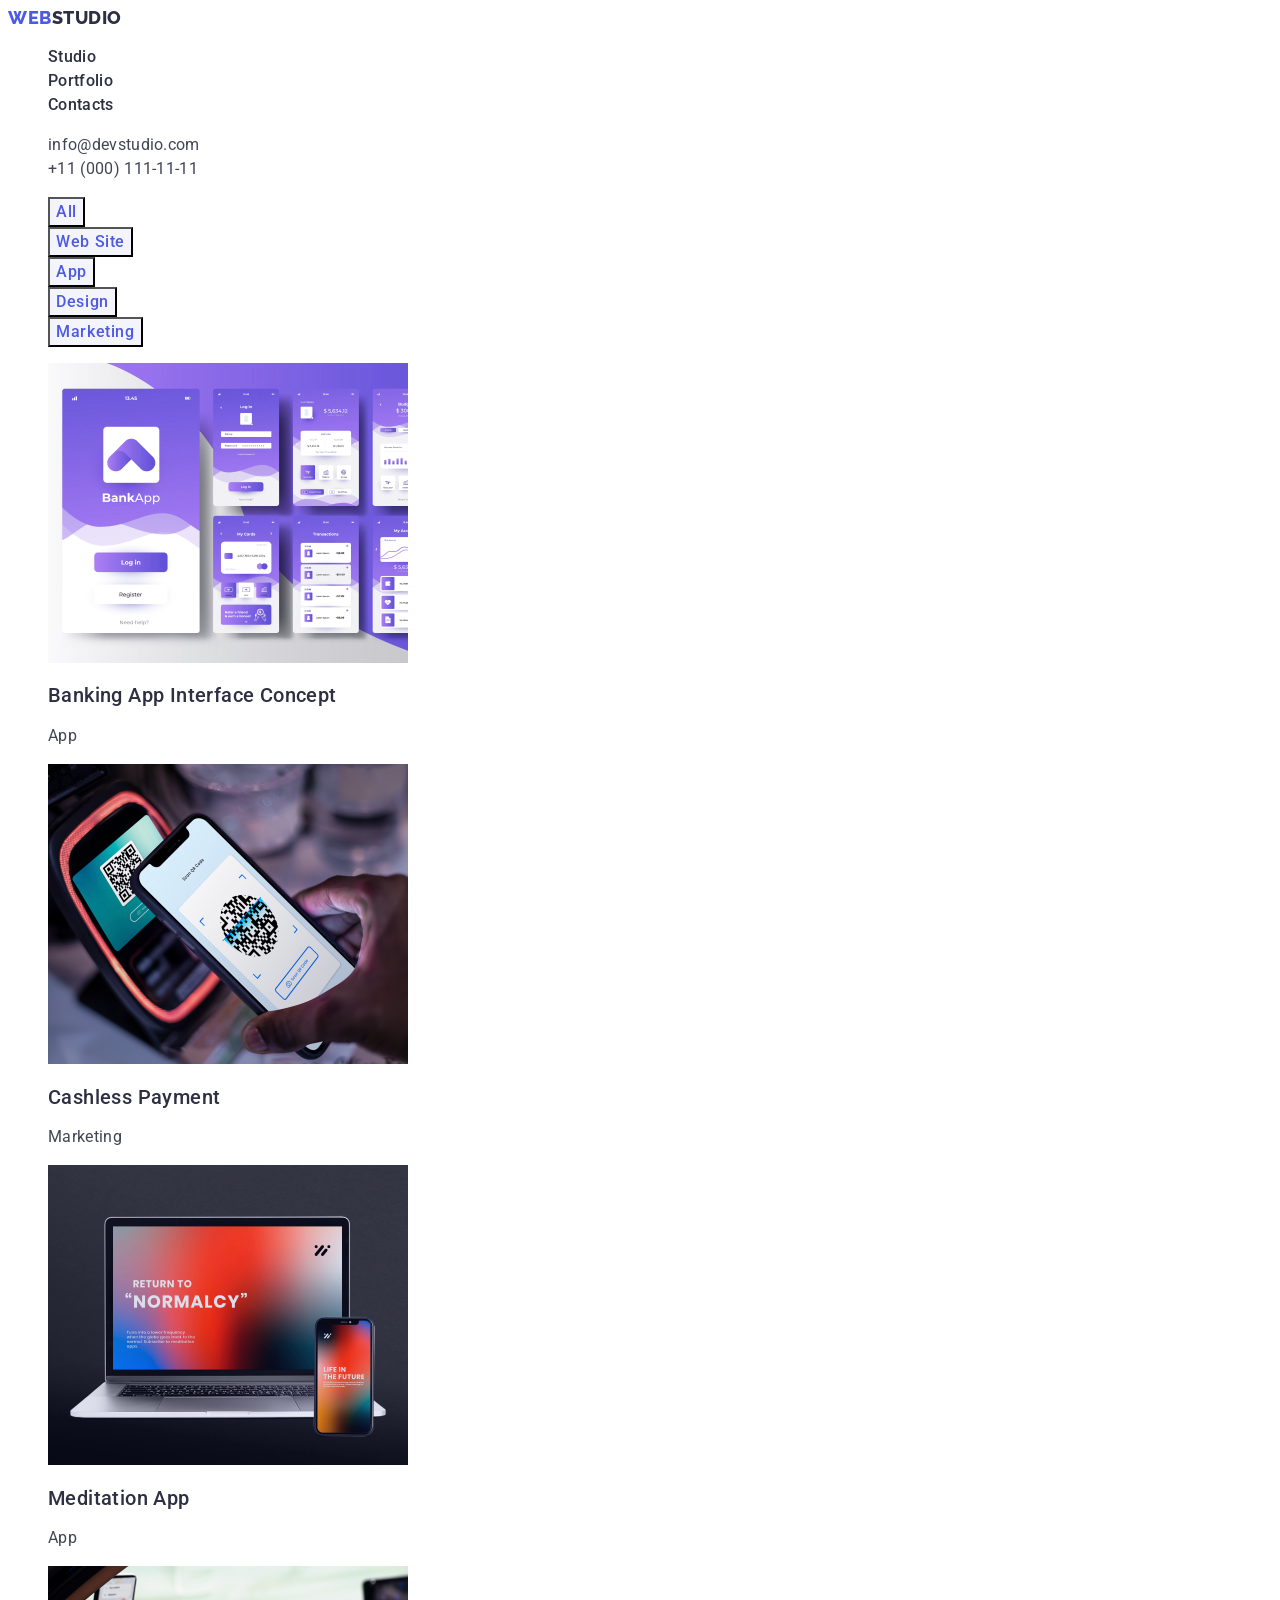
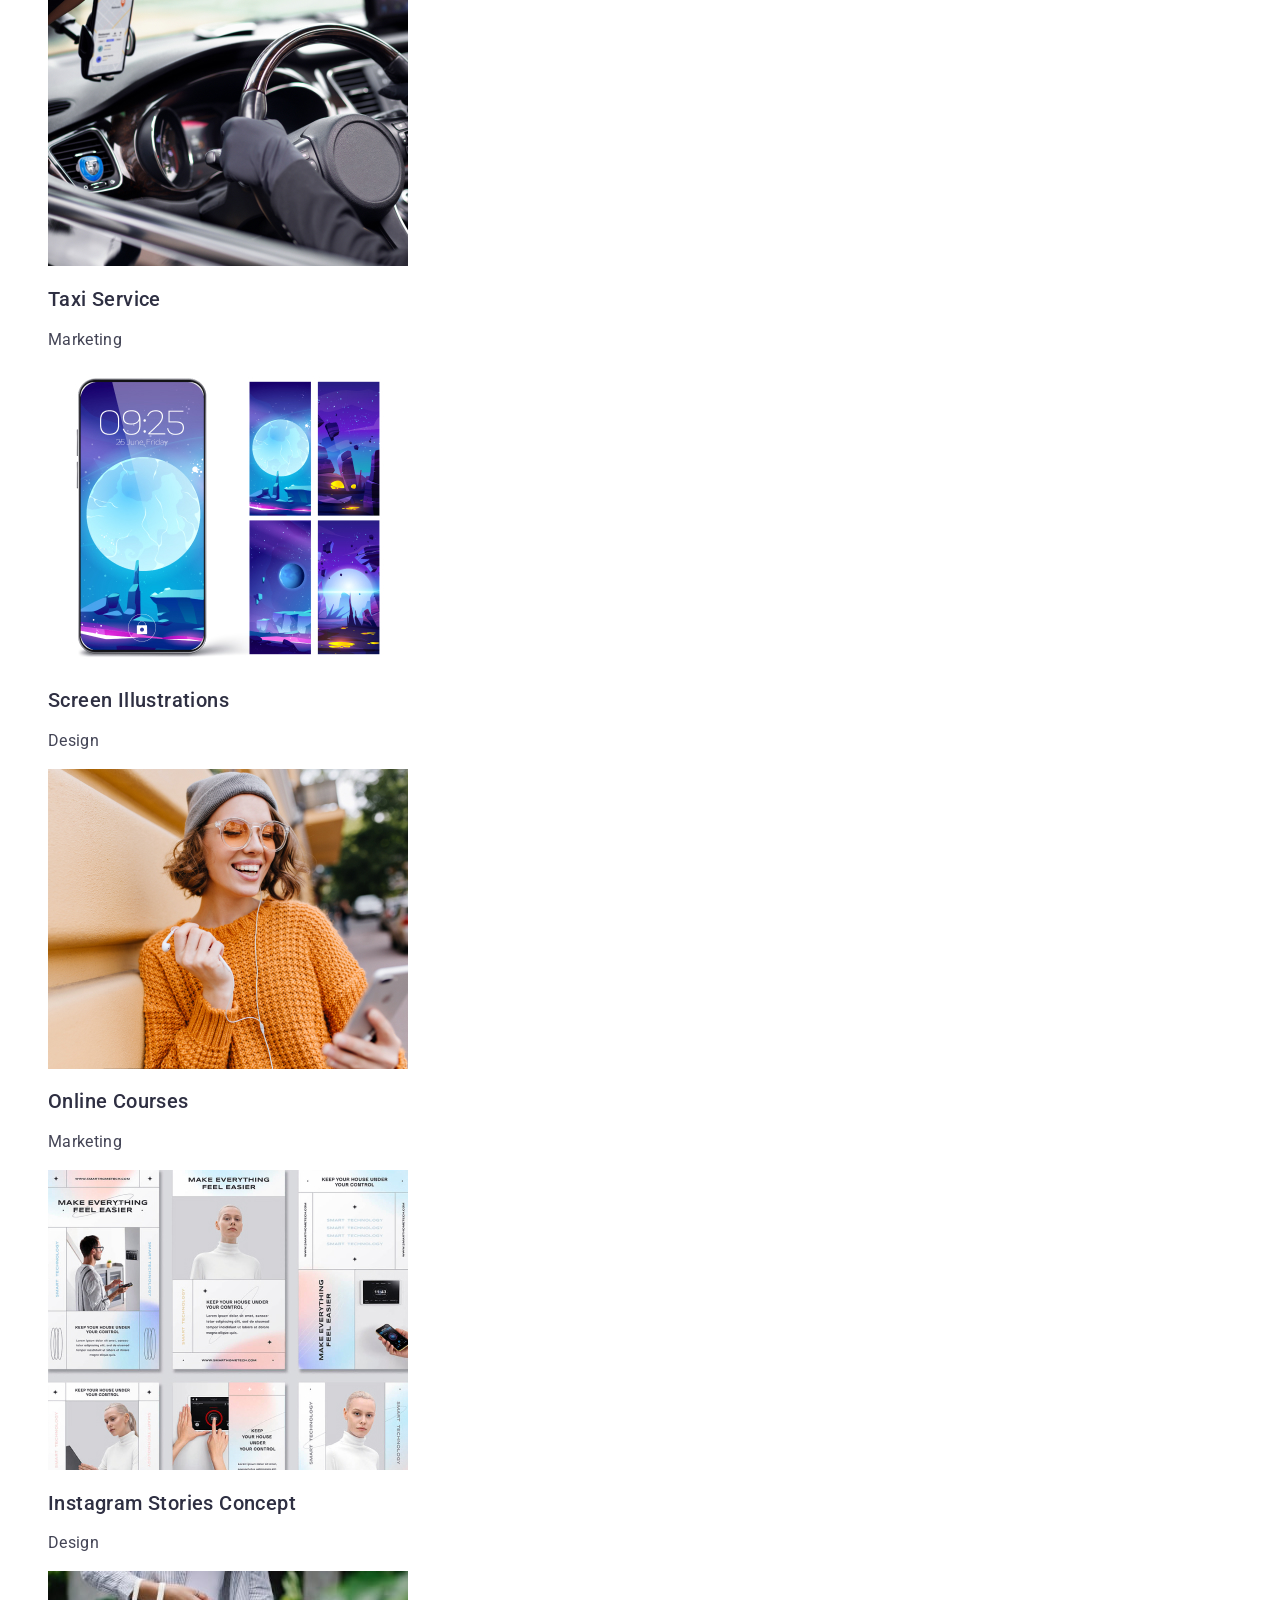
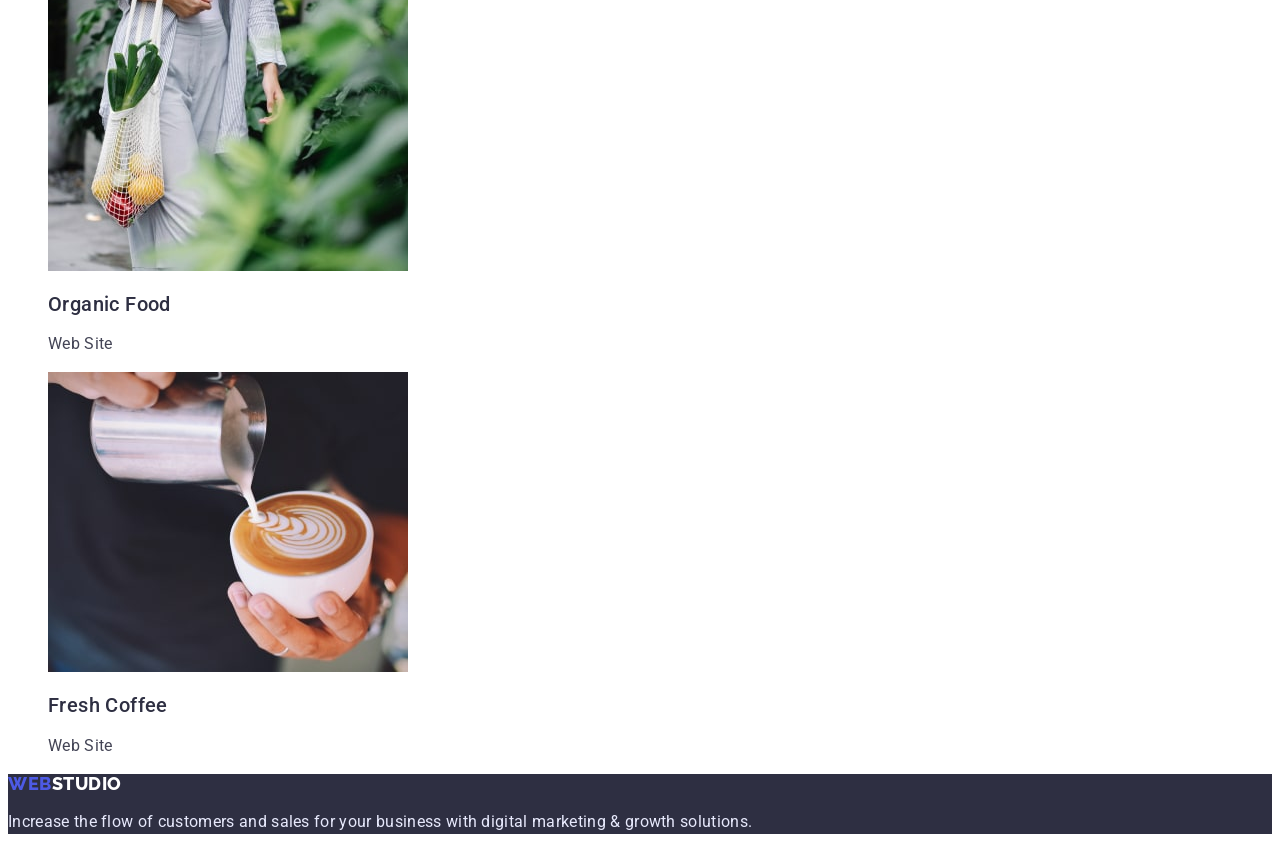
==== portfolio.html @ ad98eadf "Initial commit" ====
<!DOCTYPE html>
<html lang="en">

<head>
    <meta charset="UTF-8">
    <meta http-equiv="X-UA-Compatible" content="IE=edge">
    <meta name="viewport" content="width=device-width, initial-scale=1.0">
    <title>portfolio</title>
    <link rel="preconnect" href="https://fonts.googleapis.com">
    <link rel="preconnect" href="https://fonts.gstatic.com" crossorigin>
    <link href="https://fonts.googleapis.com/css2?family=Raleway:wght@800&family=Roboto:wght@400;500;700&display=swap"
        rel="stylesheet">
    <link rel="stylesheet" href="./css/styles.css">
</head>

<body>
    <header class="header">
        <nav class="header-navigation">
            <a href="./index.html" class="header-logo link">Web<span class="header-logo-span-second">Studio</span></a>
            <ul class="header-list list">
                <li class="header-item"><a href="./index.html" class="header-link link">Studio</a></li>
                <li class="header-item"><a href="./portfolio.html" class="header-link link">Portfolio</a></li>
                <li class="header-item"><a href="" class="header-link link">Contacts</a></li>
            </ul>
        </nav>
        <!-- contact -->
        <address class="header-adress">
            <ul class="list">
                <li><a href="mailto:info@devstudio.com" class="header-mail link">info@devstudio.com</a></li>
                <li><a href="tel:+110001111111" class="header-tel link">+11 (000) 111-11-11</a></li>
            </ul>
        </address>
    </header>
    <main>
        <!-- hero section -->
        <section class="hero-portfolio">
            <h1 hidden class="visually-hiddene">filters</h1>
            <ul class="hero-list list">
                <li><button class="btn" type="button">All</button></li>
                <li><button class="btn" type="button">Web Site</button></li>
                <li><button class="btn" type="button">App</button></li>
                <li><button class="btn" type="button">Design</button></li>
                <li><button class="btn" type="button">Marketing</button></li>
            </ul>

            <!-- section portfolio  -->

            <h2 class="title" hidden>portfolio</h2>
            <ul class="portfolio-list list">
                <li class="portfoilio-item">
                    <a class="porfolio-item-link link" href="">
                        <img src="./images/img-portfolio/banking-app.jpg" alt="interfase app" width="360" height="300">
                        <h2 class="
                        porfolio-headline">Banking App Interface Concept</h2>
                        <p class="portfolio-headline-text">App</p>
                    </a>
                </li>

                <li class="portfoilio-item">
                    <a class="porfolio-item-link link" href="">
                        <img src="./images/img-portfolio/cashless-payment.jpg" alt="touchless payment" width="360"
                            height="300">
                        <h2 class="
                        porfolio-headline">Cashless Payment</h2>
                        <p class="portfolio-headline-text">Marketing</p>
                    </a>
                </li>

                <li class="portfoilio-item">
                    <a class="porfolio-item-link link" href="">
                        <img src="./images/img-portfolio/neditation-app.jpg" alt="laptop and phone" width="360"
                            height="300">
                        <h2 class="
                        porfolio-headline">Meditation App</h2>
                        <p class="portfolio-headline-text">App</p>
                    </a>
                </li>

                <li class="portfoilio-item">
                    <a class="porfolio-item-link link" href="">
                        <img src="./images/img-portfolio/taxi-service.jpg" alt="the interior of the car" width="360"
                            height="300">
                        <h2 class="
                        porfolio-headline">Taxi Service</h2>
                        <p class="portfolio-headline-text">Marketing</p>
                    </a>
                </li>

                <li class="portfoilio-item">
                    <a class="porfolio-item-link link" href="">
                        <img src="./images/img-portfolio/screen-illustrations.jpg" alt="phone screen" width="360"
                            height="300">
                        <h2 class="
                        porfolio-headline">Screen Illustrations</h2>
                        <p class="portfolio-headline-text">Design</p>
                    </a>
                </li>

                <li class="portfoilio-item">
                    <a class="porfolio-item-link link" href="">
                        <img src="./images/img-portfolio/online-courses.jpg" alt="happy girl" width="360" height="300">
                        <h2 class="
                        porfolio-headline">Online Courses</h2>
                        <p class="portfolio-headline-text">Marketing</p>
                    </a>
                </li>

                <li>
                    <a class="porfolio-item-link link" href="">
                        <img src="./images/img-portfolio/instagram-stories.jpg" alt="list of offers" width="360"
                            height="300">
                        <h2 class="
                        porfolio-headline">Instagram Stories Concept</h2>
                        <p class="portfolio-headline-text">Design</p>
                    </a>
                </li>

                <li class="portfoilio-item">
                    <a class="porfolio-item-link link" href="">
                        <img src="./images/img-portfolio/organic-food.jpg" alt="vegetables" width="360" height="300">
                        <h2 class="
                        porfolio-headline">Organic Food</h2>
                        <p class="portfolio-headline-text">Web Site</p>
                    </a>
                </li>

                <li class="portfoilio-item">
                    <a class="porfolio-item-link link" href="">
                        <img src="./images/img-portfolio/fresh-coffee.jpg" alt="cup of coffee" width="360" height="300">
                        <h2 class="
                        porfolio-headline">Fresh Coffee</h2>
                        <p class="portfolio-headline-text">Web Site</p>

                    </a>
                </li>
            </ul>
        </section>

    </main>
    <!-- footer -->
    <footer class="footer">

        <a href="./index.html" class="footer-logo link">Web<span class="footer-logo-span-second ">Studio</span></a>
        <p class="footer-text">Increase the flow of customers and sales for your business with digital marketing &
            growth solutions.
        </p>
    </footer>
</body>


</html>
---- css/styles.css ----
body {
	font-family: "Roboto", "sans-serif";
	color: #2e2f42;
}
:root {
	--main-title-color: #ffffff;
	--second-title-color: #2e2f42;
	--text-color: #434455;
	--logo-header-color-first: #4d5ae5;
	--logo-header-color-second: #2e2f42;
	--header-link-color: #2e2f42;
	--header-link-focus: #404bbf;
	--header-mail-color: #434455;
	--header-mail-focus: #404bbf;
	--header-tel-color: #434455;
	--header-tel-focus: #404bbf;
	--hero-background-color: #2e2f42;
	--btn-color: #4d5ae5;
	--btn-background-color: #f4f4fd;
	--btn-focus-background-color: #404bbf;
	--btn-focus-background-color-noactiv: #ffffff;
	--about-members-background-color: #f4f4fd;
	--members-list-item-background-color: #ffffff;
	--footer-background-color: #2e2f42;
	--footer-logo-first-color: #4d5ae5;
	--footer-logo-second-color: #fff;
	--footer-text-color: #e7e9fc;
	--hero-portfolio-background-color: #fff;
	--hero-list-background-color: #fff;
}
.link {
	text-decoration: none;
}
.list {
	list-style: none;
}
/*______________header_____________ */

.header-navigation {
}
.header-logo {
	font-family: "Raleway";
	font-weight: 800;
	font-size: 18px;
	line-height: 1.16;
	align-items: center;
	letter-spacing: 0.03em;
	text-transform: uppercase;
	color: var(--logo-header-color-first);
}
.header-logo-span-second {
	color: var(--logo-header-color-second);
}
.header-list {
}
.header-item {
}
.header-link {
	font-weight: 500;
	font-size: 16px;
	line-height: 1.5;
	letter-spacing: 0.02em;
	color: var(--header-link-color);
}

.header-link:hover,
.header-link:focus {
	color: var(--header-link-focus);
}

.header-adress {
	font-style: normal;
}
.header-mail {
	font-size: 16px;
	line-height: 1.5;
	letter-spacing: 0.02em;
	color: var(--header-mail-color);
}
.header-mail:hover,
.header-mail:focus {
	color: var(--header-mail-focus);
}
.header-tel {
	font-size: 16px;
	line-height: 1.5;
	letter-spacing: 0.02em;
	color: var(--header-tel-color);
}
.header-tel:hover,
.header-tel:focus {
	color: var(--header-tel-focus);
}

/* <!--hero-section--> */
.hero {
	background-color: var(--hero-background-color);
}
.hero {
}
.hero-title {
	font-size: 56px;
	line-height: 1.07;
	text-align: center;
	letter-spacing: 0.02em;
	color: var(--main-title-color);
}
.btn {
	font-family: "Roboto", "sans-serif";
	font-weight: 500;
	font-size: 16px;
	line-height: 1.5;
	align-items: center;
	letter-spacing: 0.04em;
	color: var(--btn-color);
	background-color: var(--btn-background-color);
}

.btn:hover,
.btn:focus {
	background-color: var(--btn-focus-background-color);
	color: var(--btn-focus-background-color-noactiv);
}
.btn {
	cursor: pointer;
}

/* our scills */
.visually-hidden {
	position: absolute;
	width: 1px;
	height: 1px;
	margin: -1px;
	border: 0;
	padding: 0;
	white-space: nowrap;
	clip-path: inset(100%);
	clip: rect(0 0 0 0);
	overflow: hidden;
}

.scills-list {
}
.scills-list-item {
}
.scills-title {
	font-weight: 500;
	font-size: 20px;
	line-height: 1.2;
	letter-spacing: 0.02em;
	color: var(--second-title-color);
}
.scills-title-text {
	font-weight: 400;
	font-size: 16px;
	line-height: 1.5;
	letter-spacing: 0.02em;
	color: var(--text-color);
}
/* about us */
.about {
}
.about-title {
	font-weight: 700;
	font-size: 36px;
	line-height: 1.11;
	text-align: center;
	letter-spacing: 0.02em;
	text-transform: capitalize;
	color: var(--second-title-color);
}

.about-list {
}
.about-list-item {
}

/* about-members-of-team */
.members {
	background-color: var(--about-members-background-color);
}
.members-title {
	font-weight: 700;
	font-size: 36px;
	line-height: 1.11;
	letter-spacing: 0.02em;
	text-transform: capitalize;
	color: var(--second-title-color);
}
.members-list {
}
.members-list-item {
	background-color: var(--members-list-item-background-color);
}
.members-list-item-name {
	font-weight: 500;
	font-size: 20px;
	line-height: 1.2;

	letter-spacing: 0.02em;
	color: var(--second-title-color);
}
.members-list-item-name-text {
	font-weight: 400;
	font-size: 16px;
	line-height: 1.5;

	letter-spacing: 0.02em;
	color: var(--text-color);
}
/* footer */
.footer {
	background-color: var(--footer-background-color);
}
.footer-logo {
	font-family: "Raleway";
	font-weight: 800;
	font-size: 18px;
	line-height: 1.16;
	align-items: center;
	letter-spacing: 0.03em;
	text-transform: uppercase;
	color: var(--footer-logo-first-color);
}
.footer-logo-span-second {
	color: var(--footer-logo-second-color);
}
.footer-text {
	font-weight: 400;
	font-size: 16px;
	line-height: 1.5;
	letter-spacing: 0.02em;
	color: var(--footer-text-color);
}
/* __________portfolio__________ */

.hero-portfolio {
	background-color: var(--hero-portfolio-background-color);
}
.hero-list {
	background-color: var(--hero-list-background-color);
}

.portfolio-list {
}
.list {
}
.portfoilio-item {
}
.porfolio-item-link {
}
.porfolio-headline {
	font-weight: 500;
	font-size: 20px;
	line-height: 1.2;
	letter-spacing: 0.02em;
	color: var(--second-title-color);
}
.portfolio-headline-text {
	font-weight: 400;
	font-size: 16px;
	line-height: 1.5;
	letter-spacing: 0.02em;
	color: var(--text-color);
}
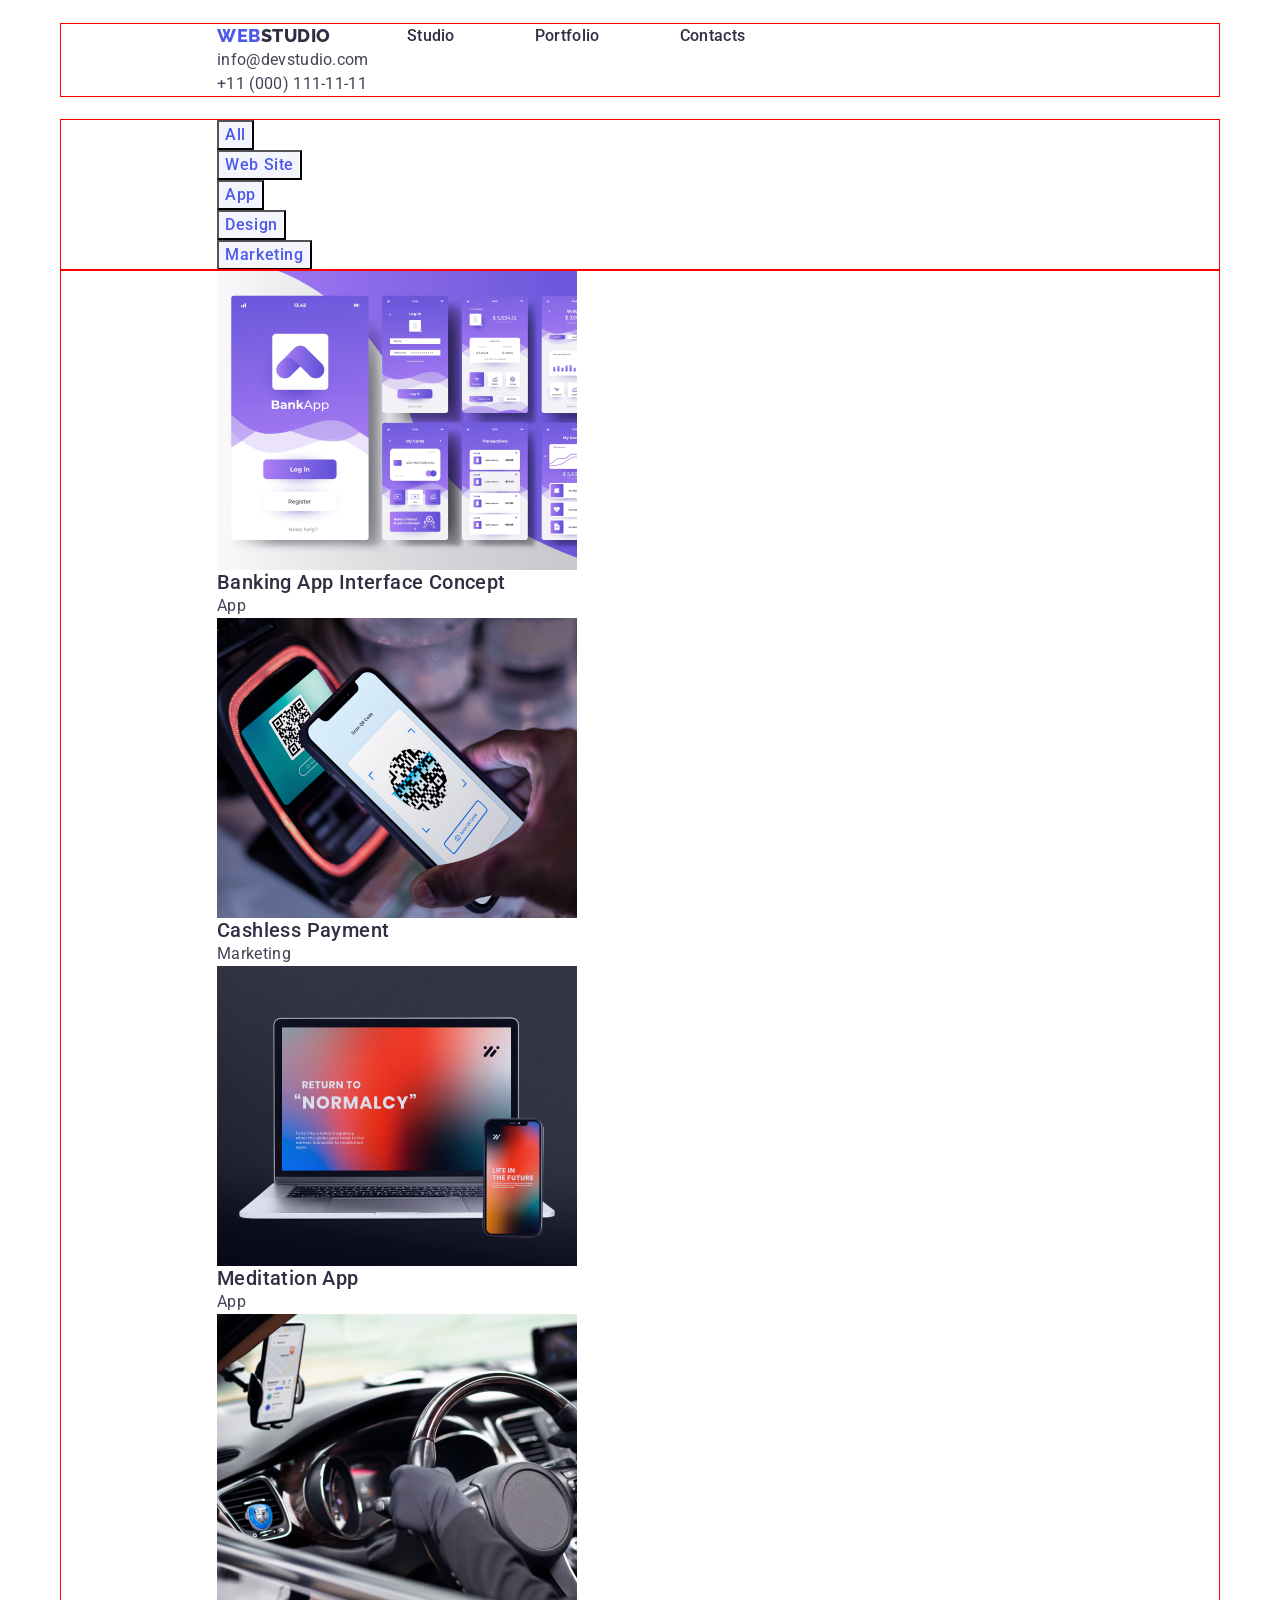
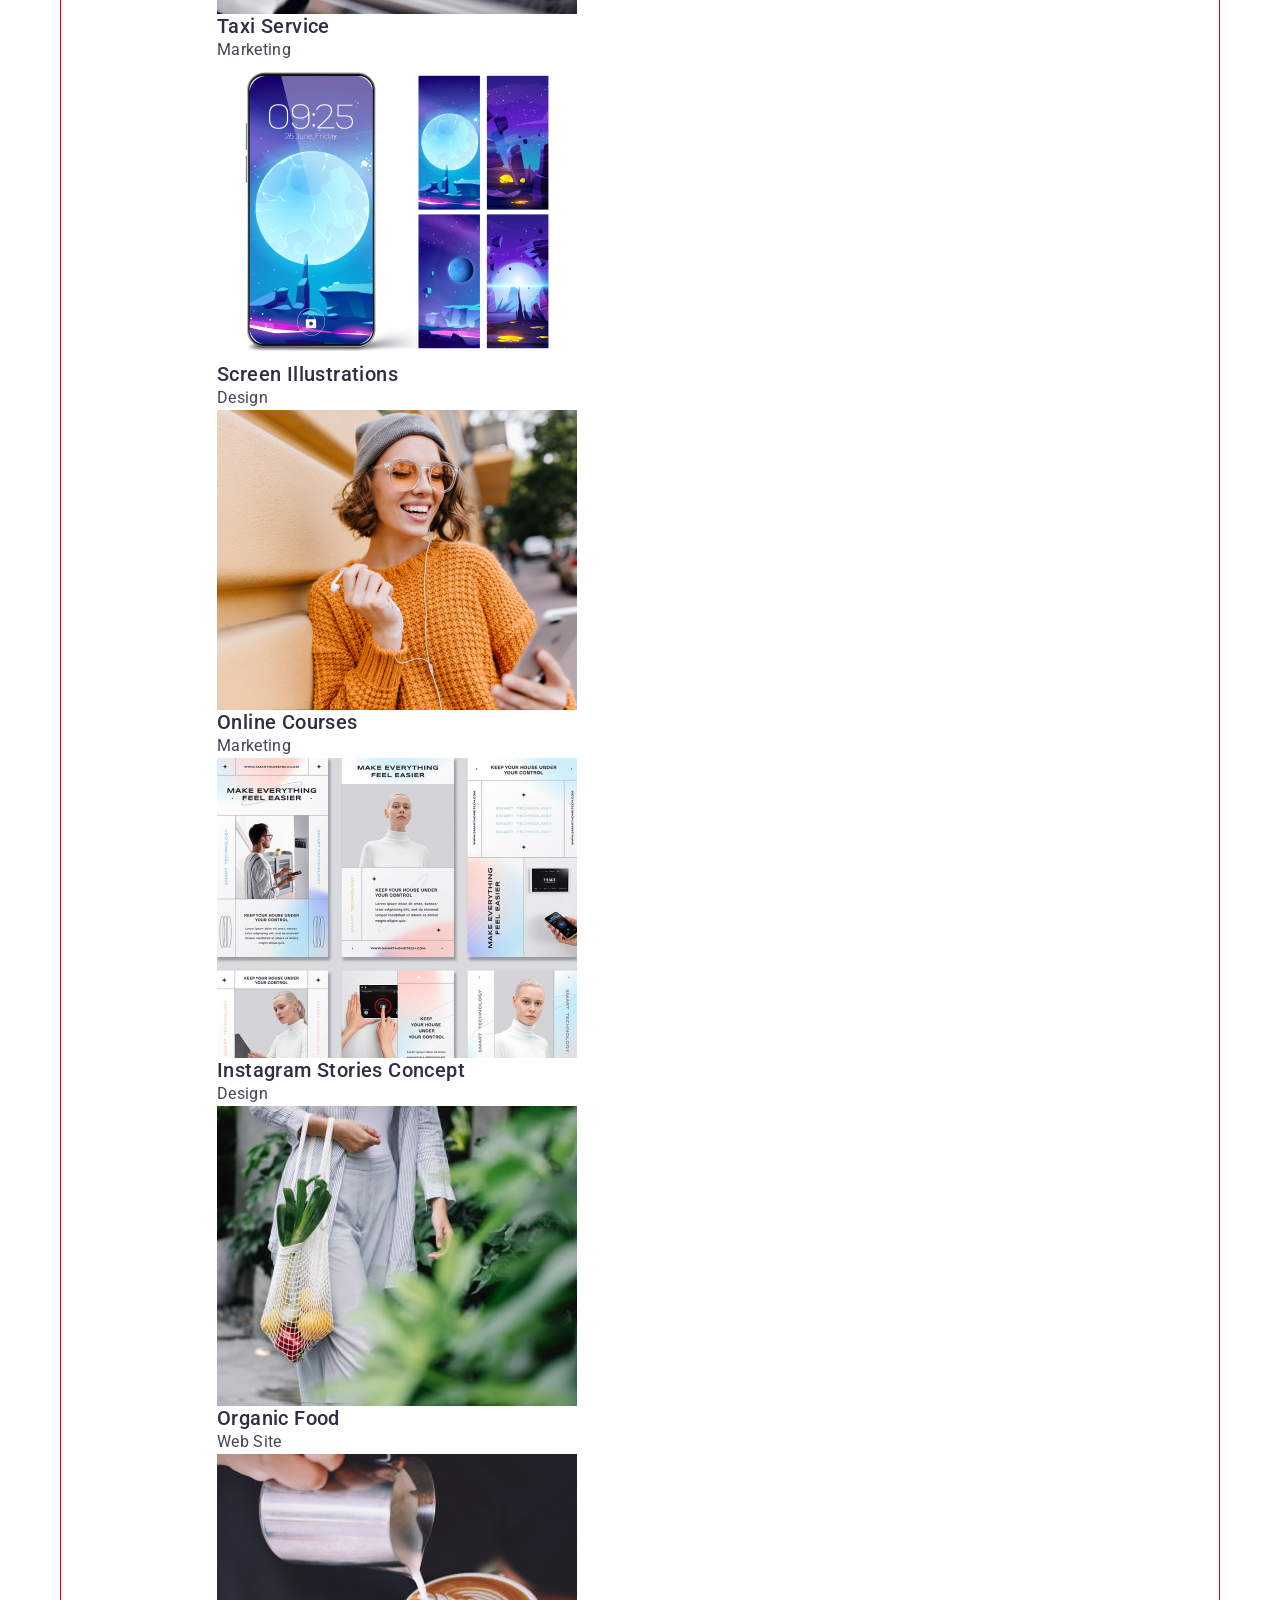
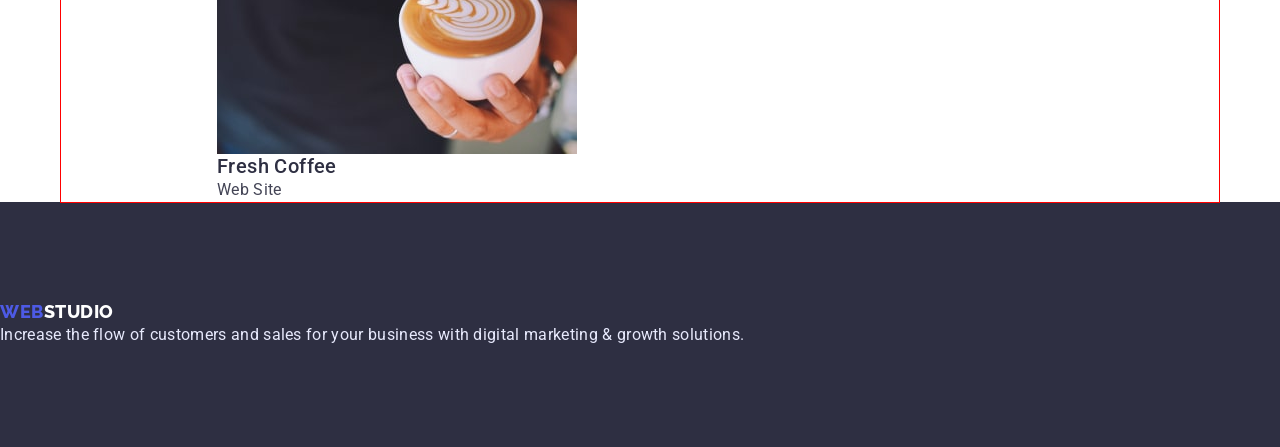
==== commit b13fc69f: "start flex" ====
--- a/portfolio.html
+++ b/portfolio.html
@@ -8,6 +8,9 @@
     <title>portfolio</title>
     <link rel="preconnect" href="https://fonts.googleapis.com">
     <link rel="preconnect" href="https://fonts.gstatic.com" crossorigin>
+    <link rel="stylesheet" href="https://cdnjs.cloudflare.com/ajax/libs/modern-normalize/1.1.0/modern-normalize.min.css"
+        integrity="sha512-wpPYUAdjBVSE4KJnH1VR1HeZfpl1ub8YT/NKx4PuQ5NmX2tKuGu6U/JRp5y+Y8XG2tV+wKQpNHVUX03MfMFn9Q=="
+        crossorigin="anonymous" referrerpolicy="no-referrer" />
     <link href="https://fonts.googleapis.com/css2?family=Raleway:wght@800&family=Roboto:wght@400;500;700&display=swap"
         rel="stylesheet">
     <link rel="stylesheet" href="./css/styles.css">
@@ -15,125 +18,136 @@
 
 <body>
     <header class="header">
-        <nav class="header-navigation">
-            <a href="./index.html" class="header-logo link">Web<span class="header-logo-span-second">Studio</span></a>
-            <ul class="header-list list">
-                <li class="header-item"><a href="./index.html" class="header-link link">Studio</a></li>
-                <li class="header-item"><a href="./portfolio.html" class="header-link link">Portfolio</a></li>
-                <li class="header-item"><a href="" class="header-link link">Contacts</a></li>
-            </ul>
-        </nav>
-        <!-- contact -->
-        <address class="header-adress">
-            <ul class="list">
-                <li><a href="mailto:info@devstudio.com" class="header-mail link">info@devstudio.com</a></li>
-                <li><a href="tel:+110001111111" class="header-tel link">+11 (000) 111-11-11</a></li>
-            </ul>
-        </address>
+        <div class="container">
+            <nav class="header-navigation">
+                <a href="./index.html" class="header-logo link">Web<span
+                        class="header-logo-span-second">Studio</span></a>
+                <ul class="header-list list">
+                    <li class="header-item"><a href="./index.html" class="header-link link">Studio</a></li>
+                    <li class="header-item"><a href="./portfolio.html" class="header-link link">Portfolio</a></li>
+                    <li class="header-item"><a href="" class="header-link link">Contacts</a></li>
+                </ul>
+            </nav>
+            <!-- contact -->
+            <address class="header-adress">
+                <ul class="list">
+                    <li><a href="mailto:info@devstudio.com" class="header-mail link">info@devstudio.com</a></li>
+                    <li><a href="tel:+110001111111" class="header-tel link">+11 (000) 111-11-11</a></li>
+                </ul>
+            </address>
+        </div>
     </header>
     <main>
         <!-- hero section -->
         <section class="hero-portfolio">
-            <h1 hidden class="visually-hiddene">filters</h1>
-            <ul class="hero-list list">
-                <li><button class="btn" type="button">All</button></li>
-                <li><button class="btn" type="button">Web Site</button></li>
-                <li><button class="btn" type="button">App</button></li>
-                <li><button class="btn" type="button">Design</button></li>
-                <li><button class="btn" type="button">Marketing</button></li>
-            </ul>
+            <div class="container">
+                <h1 hidden class="visually-hiddene">filters</h1>
 
+                <ul class="hero-list list">
+                    <li><button class="btn" type="button">All</button></li>
+                    <li><button class="btn" type="button">Web Site</button></li>
+                    <li><button class="btn" type="button">App</button></li>
+                    <li><button class="btn" type="button">Design</button></li>
+                    <li><button class="btn" type="button">Marketing</button></li>
+                </ul>
+            </div>
             <!-- section portfolio  -->
+            <div class="container">
+                <h2 class="title" hidden>portfolio</h2>
 
-            <h2 class="title" hidden>portfolio</h2>
-            <ul class="portfolio-list list">
-                <li class="portfoilio-item">
-                    <a class="porfolio-item-link link" href="">
-                        <img src="./images/img-portfolio/banking-app.jpg" alt="interfase app" width="360" height="300">
-                        <h2 class="
+                <ul class="portfolio-list list">
+                    <li class="portfoilio-item">
+                        <a class="porfolio-item-link link" href="">
+                            <img src="./images/img-portfolio/banking-app.jpg" alt="interfase app" width="360"
+                                height="300">
+                            <h2 class="
                         porfolio-headline">Banking App Interface Concept</h2>
-                        <p class="portfolio-headline-text">App</p>
-                    </a>
-                </li>
+                            <p class="portfolio-headline-text">App</p>
+                        </a>
+                    </li>
 
-                <li class="portfoilio-item">
-                    <a class="porfolio-item-link link" href="">
-                        <img src="./images/img-portfolio/cashless-payment.jpg" alt="touchless payment" width="360"
-                            height="300">
-                        <h2 class="
+                    <li class="portfoilio-item">
+                        <a class="porfolio-item-link link" href="">
+                            <img src="./images/img-portfolio/cashless-payment.jpg" alt="touchless payment" width="360"
+                                height="300">
+                            <h2 class="
                         porfolio-headline">Cashless Payment</h2>
-                        <p class="portfolio-headline-text">Marketing</p>
-                    </a>
-                </li>
+                            <p class="portfolio-headline-text">Marketing</p>
+                        </a>
+                    </li>
 
-                <li class="portfoilio-item">
-                    <a class="porfolio-item-link link" href="">
-                        <img src="./images/img-portfolio/neditation-app.jpg" alt="laptop and phone" width="360"
-                            height="300">
-                        <h2 class="
+                    <li class="portfoilio-item">
+                        <a class="porfolio-item-link link" href="">
+                            <img src="./images/img-portfolio/neditation-app.jpg" alt="laptop and phone" width="360"
+                                height="300">
+                            <h2 class="
                         porfolio-headline">Meditation App</h2>
-                        <p class="portfolio-headline-text">App</p>
-                    </a>
-                </li>
+                            <p class="portfolio-headline-text">App</p>
+                        </a>
+                    </li>
 
-                <li class="portfoilio-item">
-                    <a class="porfolio-item-link link" href="">
-                        <img src="./images/img-portfolio/taxi-service.jpg" alt="the interior of the car" width="360"
-                            height="300">
-                        <h2 class="
+                    <li class="portfoilio-item">
+                        <a class="porfolio-item-link link" href="">
+                            <img src="./images/img-portfolio/taxi-service.jpg" alt="the interior of the car" width="360"
+                                height="300">
+                            <h2 class="
                         porfolio-headline">Taxi Service</h2>
-                        <p class="portfolio-headline-text">Marketing</p>
-                    </a>
-                </li>
+                            <p class="portfolio-headline-text">Marketing</p>
+                        </a>
+                    </li>
 
-                <li class="portfoilio-item">
-                    <a class="porfolio-item-link link" href="">
-                        <img src="./images/img-portfolio/screen-illustrations.jpg" alt="phone screen" width="360"
-                            height="300">
-                        <h2 class="
+                    <li class="portfoilio-item">
+                        <a class="porfolio-item-link link" href="">
+                            <img src="./images/img-portfolio/screen-illustrations.jpg" alt="phone screen" width="360"
+                                height="300">
+                            <h2 class="
                         porfolio-headline">Screen Illustrations</h2>
-                        <p class="portfolio-headline-text">Design</p>
-                    </a>
-                </li>
+                            <p class="portfolio-headline-text">Design</p>
+                        </a>
+                    </li>
 
-                <li class="portfoilio-item">
-                    <a class="porfolio-item-link link" href="">
-                        <img src="./images/img-portfolio/online-courses.jpg" alt="happy girl" width="360" height="300">
-                        <h2 class="
+                    <li class="portfoilio-item">
+                        <a class="porfolio-item-link link" href="">
+                            <img src="./images/img-portfolio/online-courses.jpg" alt="happy girl" width="360"
+                                height="300">
+                            <h2 class="
                         porfolio-headline">Online Courses</h2>
-                        <p class="portfolio-headline-text">Marketing</p>
-                    </a>
-                </li>
+                            <p class="portfolio-headline-text">Marketing</p>
+                        </a>
+                    </li>
 
-                <li>
-                    <a class="porfolio-item-link link" href="">
-                        <img src="./images/img-portfolio/instagram-stories.jpg" alt="list of offers" width="360"
-                            height="300">
-                        <h2 class="
+                    <li>
+                        <a class="porfolio-item-link link" href="">
+                            <img src="./images/img-portfolio/instagram-stories.jpg" alt="list of offers" width="360"
+                                height="300">
+                            <h2 class="
                         porfolio-headline">Instagram Stories Concept</h2>
-                        <p class="portfolio-headline-text">Design</p>
-                    </a>
-                </li>
+                            <p class="portfolio-headline-text">Design</p>
+                        </a>
+                    </li>
 
-                <li class="portfoilio-item">
-                    <a class="porfolio-item-link link" href="">
-                        <img src="./images/img-portfolio/organic-food.jpg" alt="vegetables" width="360" height="300">
-                        <h2 class="
+                    <li class="portfoilio-item">
+                        <a class="porfolio-item-link link" href="">
+                            <img src="./images/img-portfolio/organic-food.jpg" alt="vegetables" width="360"
+                                height="300">
+                            <h2 class="
                         porfolio-headline">Organic Food</h2>
-                        <p class="portfolio-headline-text">Web Site</p>
-                    </a>
-                </li>
+                            <p class="portfolio-headline-text">Web Site</p>
+                        </a>
+                    </li>
 
-                <li class="portfoilio-item">
-                    <a class="porfolio-item-link link" href="">
-                        <img src="./images/img-portfolio/fresh-coffee.jpg" alt="cup of coffee" width="360" height="300">
-                        <h2 class="
+                    <li class="portfoilio-item">
+                        <a class="porfolio-item-link link" href="">
+                            <img src="./images/img-portfolio/fresh-coffee.jpg" alt="cup of coffee" width="360"
+                                height="300">
+                            <h2 class="
                         porfolio-headline">Fresh Coffee</h2>
-                        <p class="portfolio-headline-text">Web Site</p>
+                            <p class="portfolio-headline-text">Web Site</p>
 
-                    </a>
-                </li>
-            </ul>
+                        </a>
+                    </li>
+                </ul>
+            </div>
         </section>
 
     </main>
--- a/css/styles.css
+++ b/css/styles.css
@@ -27,7 +27,34 @@
 	--footer-text-color: #e7e9fc;
 	--hero-portfolio-background-color: #fff;
 	--hero-list-background-color: #fff;
-}
+	--basic-margin-title: 8px;
+	--basic-padding: 120px 0;
+}
+
+h1,
+h2,
+h3,
+h4,
+p {
+	margin: 0;
+}
+
+ul {
+	margin: 0;
+	padding: 0;
+}
+
+.container {
+	width: 1158px;
+	margin: 0 auto;
+	padding: 0 156px;
+	outline: 1px solid red;
+}
+
+img {
+	display: block;
+}
+
 .link {
 	text-decoration: none;
 }
@@ -36,8 +63,20 @@
 }
 /*______________header_____________ */
 
+.header {
+	padding: 24px 0px;
+}
+
+.header-container {
+	display: flex;
+	align-items: center;
+}
+
 .header-navigation {
-}
+	display: flex;
+	align-items: center;
+}
+
 .header-logo {
 	font-family: "Raleway";
 	font-weight: 800;
@@ -47,20 +86,28 @@
 	letter-spacing: 0.03em;
 	text-transform: uppercase;
 	color: var(--logo-header-color-first);
-}
+	margin-right: 76px;
+}
+
 .header-logo-span-second {
 	color: var(--logo-header-color-second);
 }
+
 .header-list {
-}
+	display: flex;
+	gap: 40px;
+}
+
 .header-item {
 }
+
 .header-link {
 	font-weight: 500;
 	font-size: 16px;
 	line-height: 1.5;
 	letter-spacing: 0.02em;
 	color: var(--header-link-color);
+	margin-right: 40px;
 }
 
 .header-link:hover,
@@ -70,23 +117,28 @@
 
 .header-adress {
 	font-style: normal;
-}
+	display: flex;
+}
+
 .header-mail {
 	font-size: 16px;
 	line-height: 1.5;
 	letter-spacing: 0.02em;
 	color: var(--header-mail-color);
 }
+
 .header-mail:hover,
 .header-mail:focus {
 	color: var(--header-mail-focus);
 }
+
 .header-tel {
 	font-size: 16px;
 	line-height: 1.5;
 	letter-spacing: 0.02em;
 	color: var(--header-tel-color);
 }
+
 .header-tel:hover,
 .header-tel:focus {
 	color: var(--header-tel-focus);
@@ -95,16 +147,24 @@
 /* <!--hero-section--> */
 .hero {
 	background-color: var(--hero-background-color);
-}
+	display: block;
+	padding: var(--basic-padding);
+}
+
 .hero {
-}
+	padding: var(--basic-padding);
+}
+
 .hero-title {
 	font-size: 56px;
 	line-height: 1.07;
 	text-align: center;
 	letter-spacing: 0.02em;
 	color: var(--main-title-color);
-}
+	width: 496px;
+	margin-bottom: 48px;
+}
+
 .btn {
 	font-family: "Roboto", "sans-serif";
 	font-weight: 500;
@@ -121,6 +181,7 @@
 	background-color: var(--btn-focus-background-color);
 	color: var(--btn-focus-background-color-noactiv);
 }
+
 .btn {
 	cursor: pointer;
 }
@@ -140,26 +201,36 @@
 }
 
 .scills-list {
-}
+	display: block;
+	padding: var(--basic-padding);
+}
+
 .scills-list-item {
 }
+
 .scills-title {
 	font-weight: 500;
 	font-size: 20px;
 	line-height: 1.2;
 	letter-spacing: 0.02em;
 	color: var(--second-title-color);
-}
+	margin-bottom: var(--basic-margin-csills-title);
+}
+
 .scills-title-text {
 	font-weight: 400;
 	font-size: 16px;
 	line-height: 1.5;
 	letter-spacing: 0.02em;
 	color: var(--text-color);
-}
+	width: 264px;
+}
+
 /* about us */
 .about {
-}
+	padding: var(--basic-padding);
+}
+
 .about-title {
 	font-weight: 700;
 	font-size: 36px;
@@ -168,17 +239,21 @@
 	letter-spacing: 0.02em;
 	text-transform: capitalize;
 	color: var(--second-title-color);
+	margin-bottom: 72px;
 }
 
 .about-list {
 }
+
 .about-list-item {
 }
 
 /* about-members-of-team */
 .members {
 	background-color: var(--about-members-background-color);
-}
+	padding: var(--basic-padding);
+}
+
 .members-title {
 	font-weight: 700;
 	font-size: 36px;
@@ -186,12 +261,16 @@
 	letter-spacing: 0.02em;
 	text-transform: capitalize;
 	color: var(--second-title-color);
-}
+	margin-bottom: 72px;
+}
+
 .members-list {
 }
+
 .members-list-item {
 	background-color: var(--members-list-item-background-color);
 }
+
 .members-list-item-name {
 	font-weight: 500;
 	font-size: 20px;
@@ -199,7 +278,9 @@
 
 	letter-spacing: 0.02em;
 	color: var(--second-title-color);
-}
+	margin-bottom: var(--basic-margin-title);
+}
+
 .members-list-item-name-text {
 	font-weight: 400;
 	font-size: 16px;
@@ -208,10 +289,13 @@
 	letter-spacing: 0.02em;
 	color: var(--text-color);
 }
+
 /* footer */
 .footer {
 	background-color: var(--footer-background-color);
-}
+	padding: 100px 0;
+}
+
 .footer-logo {
 	font-family: "Raleway";
 	font-weight: 800;
@@ -221,10 +305,13 @@
 	letter-spacing: 0.03em;
 	text-transform: uppercase;
 	color: var(--footer-logo-first-color);
-}
+	margin-bottom: 16px;
+}
+
 .footer-logo-span-second {
 	color: var(--footer-logo-second-color);
 }
+
 .footer-text {
 	font-weight: 400;
 	font-size: 16px;
@@ -232,23 +319,29 @@
 	letter-spacing: 0.02em;
 	color: var(--footer-text-color);
 }
+
 /* __________portfolio__________ */
 
 .hero-portfolio {
 	background-color: var(--hero-portfolio-background-color);
 }
+
 .hero-list {
 	background-color: var(--hero-list-background-color);
 }
 
 .portfolio-list {
 }
+
 .list {
 }
+
 .portfoilio-item {
 }
+
 .porfolio-item-link {
 }
+
 .porfolio-headline {
 	font-weight: 500;
 	font-size: 20px;
@@ -256,6 +349,7 @@
 	letter-spacing: 0.02em;
 	color: var(--second-title-color);
 }
+
 .portfolio-headline-text {
 	font-weight: 400;
 	font-size: 16px;
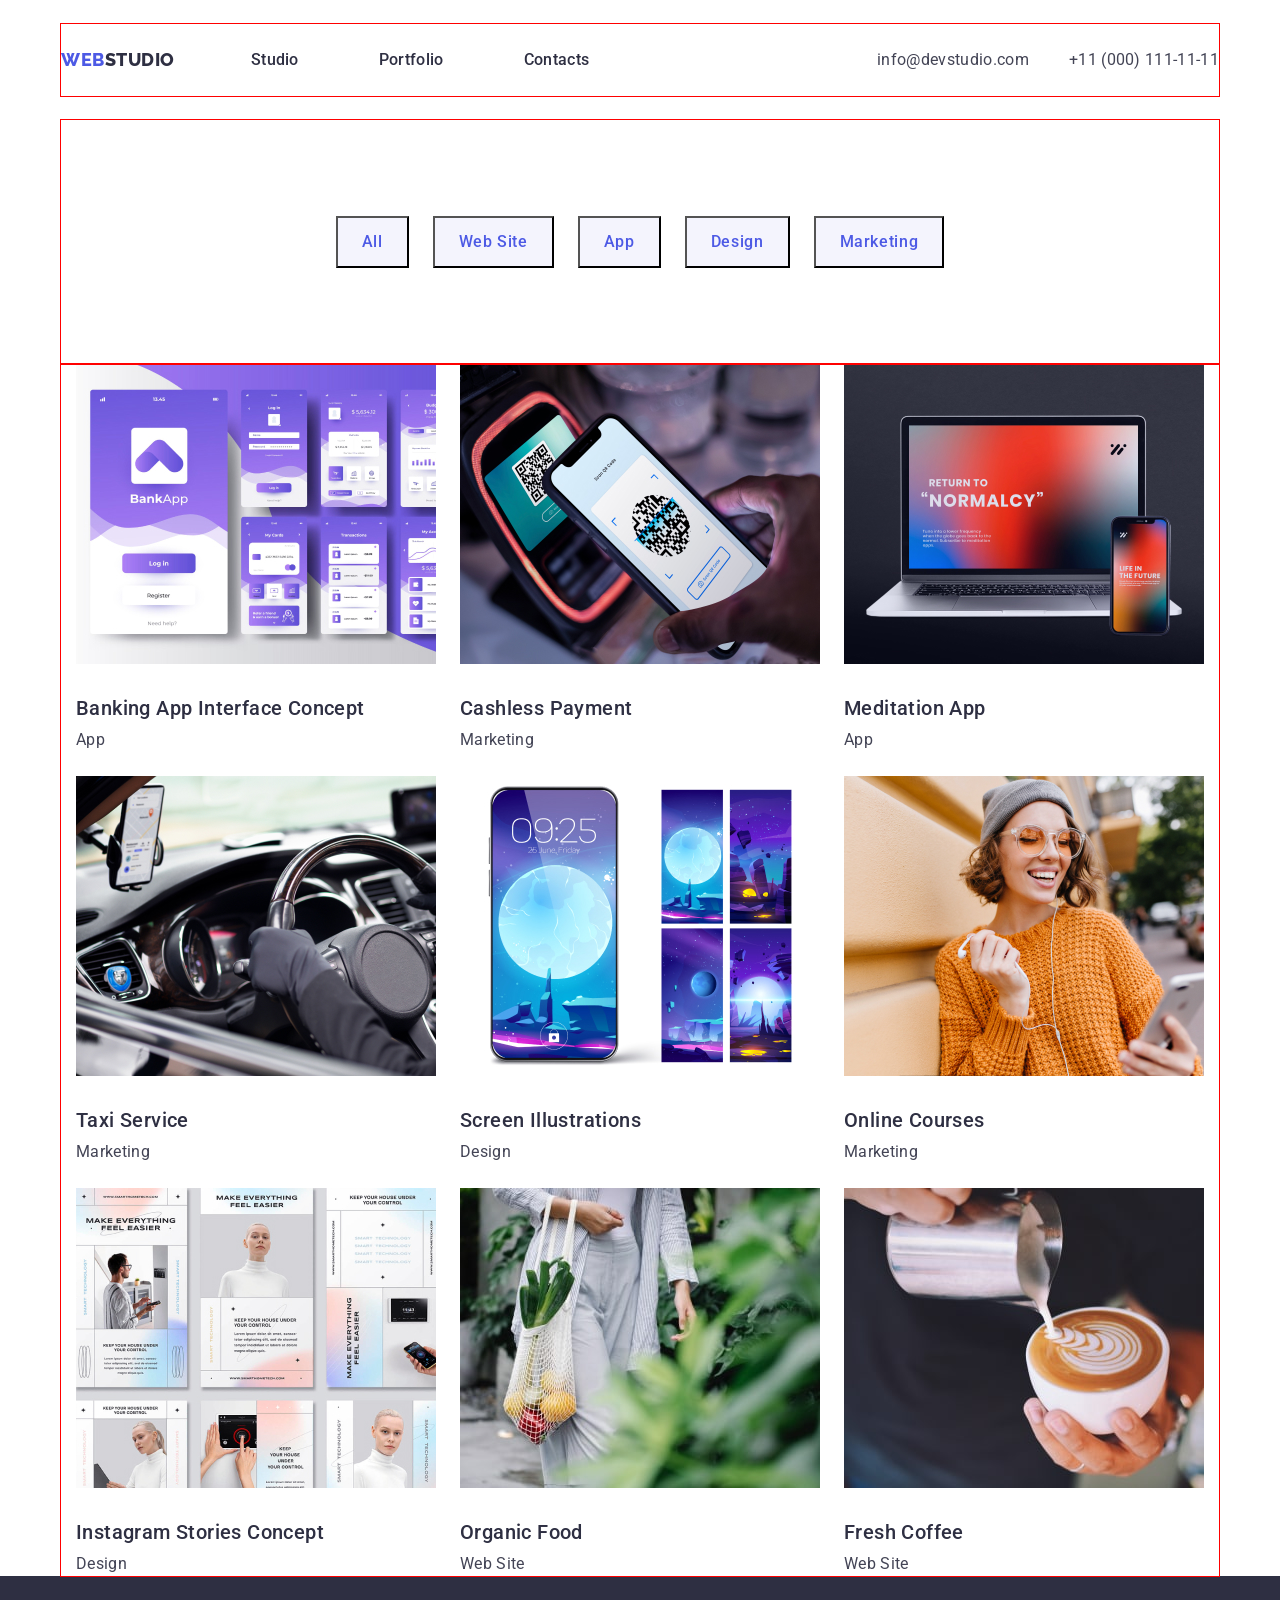
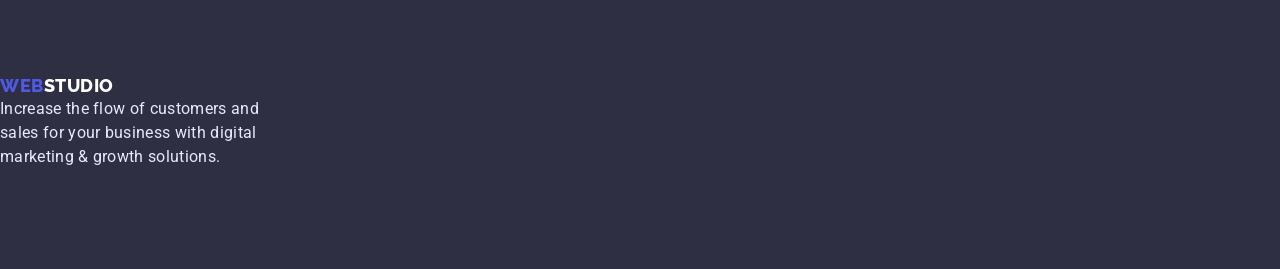
==== commit 5fcdcb18: "add styles" ====
--- a/portfolio.html
+++ b/portfolio.html
@@ -18,7 +18,8 @@
 
 <body>
     <header class="header">
-        <div class="container">
+        <div class="container header-container ">
+
             <nav class="header-navigation">
                 <a href="./index.html" class="header-logo link">Web<span
                         class="header-logo-span-second">Studio</span></a>
@@ -30,9 +31,11 @@
             </nav>
             <!-- contact -->
             <address class="header-adress">
-                <ul class="list">
+                <ul class="header-list list">
+
                     <li><a href="mailto:info@devstudio.com" class="header-mail link">info@devstudio.com</a></li>
                     <li><a href="tel:+110001111111" class="header-tel link">+11 (000) 111-11-11</a></li>
+
                 </ul>
             </address>
         </div>
@@ -40,15 +43,15 @@
     <main>
         <!-- hero section -->
         <section class="hero-portfolio">
-            <div class="container">
+            <div class="container hero-portfolio-container">
                 <h1 hidden class="visually-hiddene">filters</h1>
 
                 <ul class="hero-list list">
-                    <li><button class="btn" type="button">All</button></li>
-                    <li><button class="btn" type="button">Web Site</button></li>
-                    <li><button class="btn" type="button">App</button></li>
-                    <li><button class="btn" type="button">Design</button></li>
-                    <li><button class="btn" type="button">Marketing</button></li>
+                    <li><button class="btn btn-portfolio" type="button">All</button></li>
+                    <li><button class="btn btn-portfolio" type="button">Web Site</button></li>
+                    <li><button class="btn btn-portfolio" type="button">App</button></li>
+                    <li><button class="btn btn-portfolio" type="button">Design</button></li>
+                    <li><button class="btn btn-portfolio" type="button">Marketing</button></li>
                 </ul>
             </div>
             <!-- section portfolio  -->
--- a/css/styles.css
+++ b/css/styles.css
@@ -29,6 +29,7 @@
 	--hero-list-background-color: #fff;
 	--basic-margin-title: 8px;
 	--basic-padding: 120px 0;
+	--basic-gap-img: 24px;
 }
 
 h1,
@@ -47,7 +48,7 @@
 .container {
 	width: 1158px;
 	margin: 0 auto;
-	padding: 0 156px;
+	padding: 0 15px;
 	outline: 1px solid red;
 }
 
@@ -70,6 +71,7 @@
 .header-container {
 	display: flex;
 	align-items: center;
+	padding: 24px 0;
 }
 
 .header-navigation {
@@ -96,6 +98,7 @@
 .header-list {
 	display: flex;
 	gap: 40px;
+	align-items: center;
 }
 
 .header-item {
@@ -118,6 +121,9 @@
 .header-adress {
 	font-style: normal;
 	display: flex;
+}
+address {
+	margin-left: auto;
 }
 
 .header-mail {
@@ -148,11 +154,11 @@
 .hero {
 	background-color: var(--hero-background-color);
 	display: block;
-	padding: var(--basic-padding);
 }
 
 .hero {
-	padding: var(--basic-padding);
+	align-items: center;
+	padding: 188px;
 }
 
 .hero-title {
@@ -162,7 +168,13 @@
 	letter-spacing: 0.02em;
 	color: var(--main-title-color);
 	width: 496px;
+
 	margin-bottom: 48px;
+	margin-left: auto;
+	margin-right: auto;
+}
+
+.hero-container {
 }
 
 .btn {
@@ -174,16 +186,15 @@
 	letter-spacing: 0.04em;
 	color: var(--btn-color);
 	background-color: var(--btn-background-color);
+	cursor: pointer;
+	display: block;
+	margin: 0 auto;
 }
 
 .btn:hover,
 .btn:focus {
 	background-color: var(--btn-focus-background-color);
 	color: var(--btn-focus-background-color-noactiv);
-}
-
-.btn {
-	cursor: pointer;
 }
 
 /* our scills */
@@ -201,8 +212,10 @@
 }
 
 .scills-list {
-	display: block;
+	display: flex;
+	justify-content: space-between;
 	padding: var(--basic-padding);
+	align-items: center;
 }
 
 .scills-list-item {
@@ -243,6 +256,8 @@
 }
 
 .about-list {
+	display: flex;
+	gap: var(--basic-gap-img);
 }
 
 .about-list-item {
@@ -262,13 +277,20 @@
 	text-transform: capitalize;
 	color: var(--second-title-color);
 	margin-bottom: 72px;
+	text-align: center;
 }
 
 .members-list {
+	display: flex;
+	gap: var(--basic-gap-img);
 }
 
 .members-list-item {
 	background-color: var(--members-list-item-background-color);
+	display: flex;
+	flex-direction: column;
+	margin-left: auto;
+	margin-right: auto;
 }
 
 .members-list-item-name {
@@ -279,6 +301,8 @@
 	letter-spacing: 0.02em;
 	color: var(--second-title-color);
 	margin-bottom: var(--basic-margin-title);
+	margin-left: auto;
+	margin-right: auto;
 }
 
 .members-list-item-name-text {
@@ -288,12 +312,19 @@
 
 	letter-spacing: 0.02em;
 	color: var(--text-color);
+
+	margin-left: auto;
+	margin-right: auto;
 }
 
 /* footer */
 .footer {
 	background-color: var(--footer-background-color);
 	padding: 100px 0;
+}
+
+.container-footer {
+	display: block;
 }
 
 .footer-logo {
@@ -318,6 +349,7 @@
 	line-height: 1.5;
 	letter-spacing: 0.02em;
 	color: var(--footer-text-color);
+	width: 264px;
 }
 
 /* __________portfolio__________ */
@@ -326,17 +358,45 @@
 	background-color: var(--hero-portfolio-background-color);
 }
 
+.hero-portfolio-container {
+	display: flex;
+	padding: 96px 72px;
+}
+
 .hero-list {
 	background-color: var(--hero-list-background-color);
-}
+	display: flex;
+	gap: var(--basic-gap-img);
+	margin-left: auto;
+	margin-right: auto;
+	padding: 96px auto;
+}
+
+.btn-portfolio {
+	box-sizing: border-box;
+	display: flex;
+	flex-direction: row;
+	justify-content: center;
+	align-items: center;
+	padding: 12px 24px;
+}
+
+/* section portfolio */
 
 .portfolio-list {
+	display: flex;
+	flex-wrap: wrap;
+	gap: 24px;
 }
 
 .list {
 }
 
 .portfoilio-item {
+	display: flex;
+	flex-direction: column;
+	margin-left: auto;
+	margin-right: auto;
 }
 
 .porfolio-item-link {
@@ -348,6 +408,10 @@
 	line-height: 1.2;
 	letter-spacing: 0.02em;
 	color: var(--second-title-color);
+	margin-top: 32px;
+
+	margin-left: auto;
+	margin-right: auto;
 }
 
 .portfolio-headline-text {
@@ -356,4 +420,8 @@
 	line-height: 1.5;
 	letter-spacing: 0.02em;
 	color: var(--text-color);
-}
+	margin-top: 8px;
+
+	margin-left: auto;
+	margin-right: auto;
+}
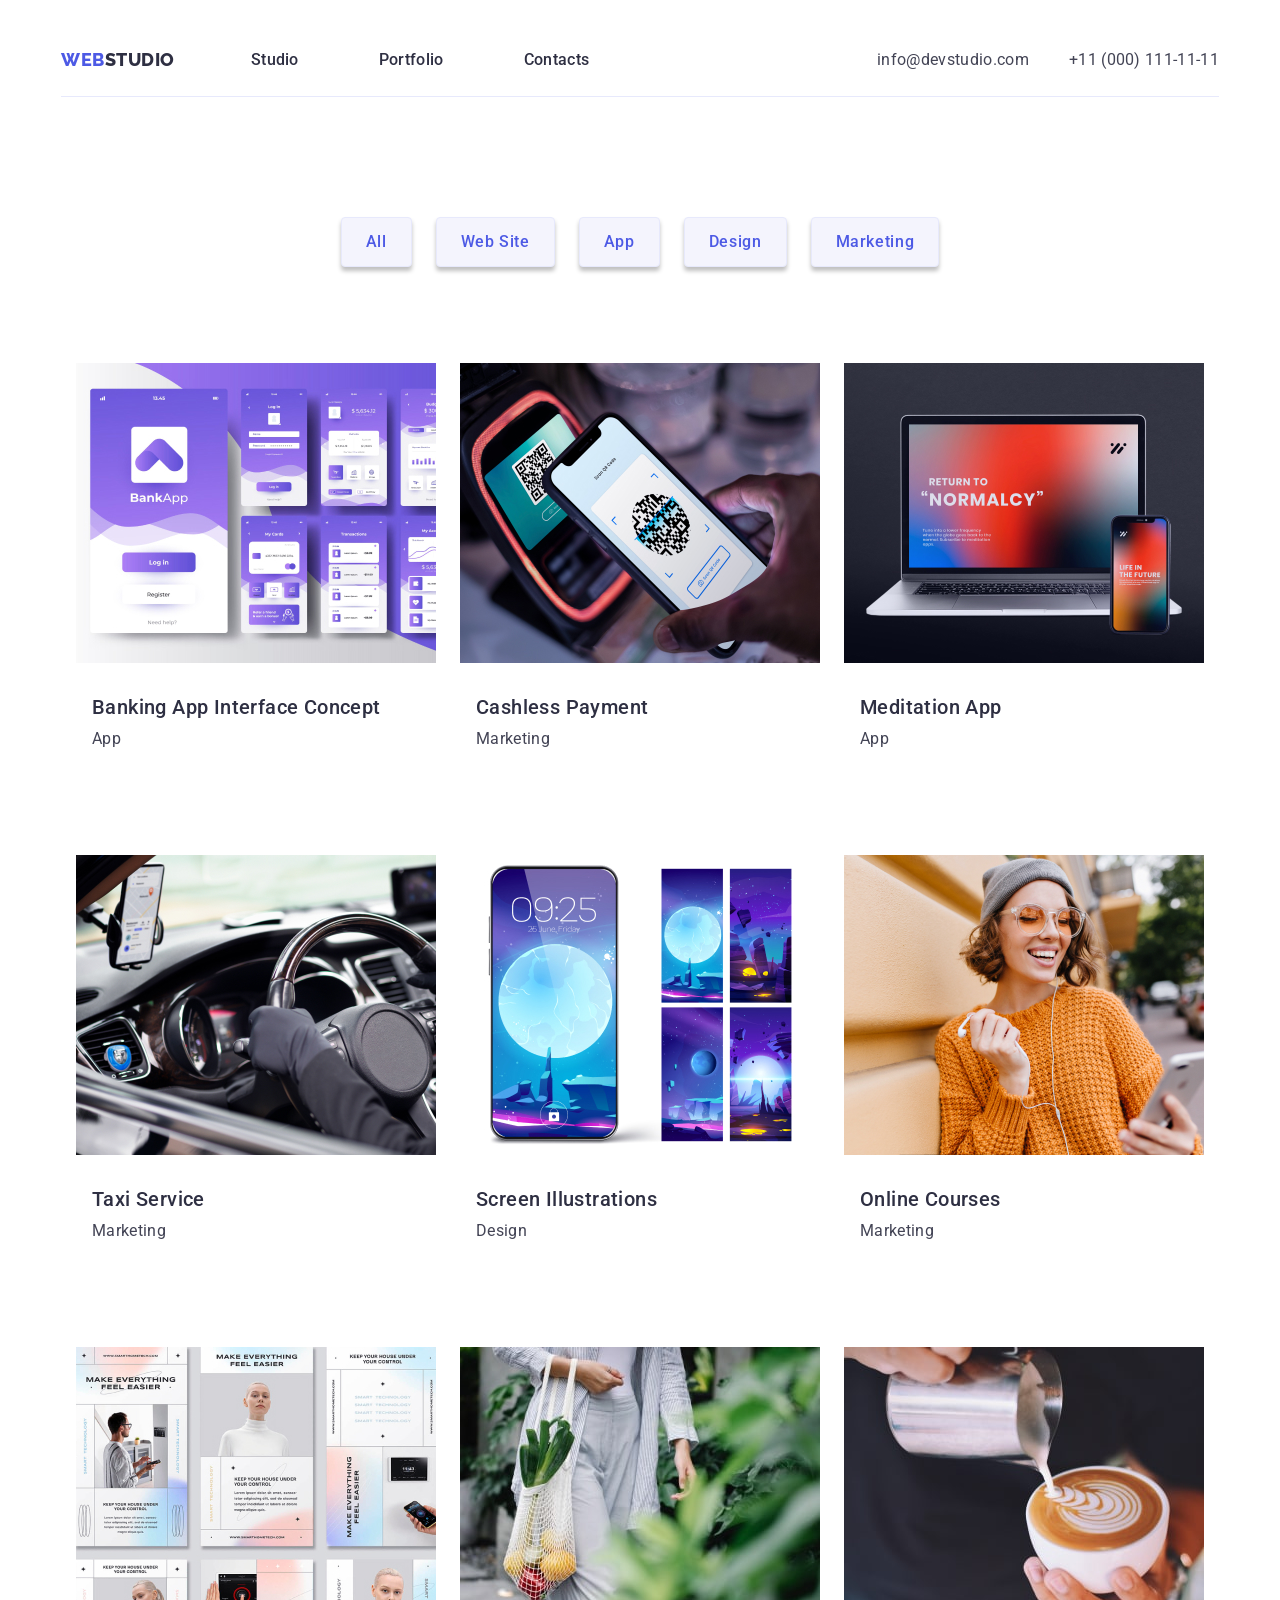
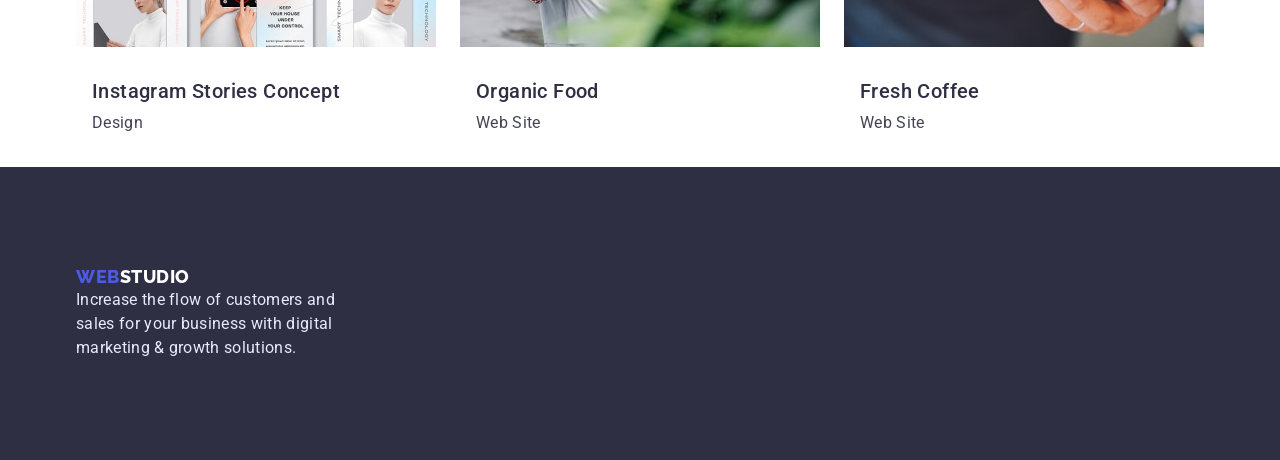
==== commit e9bebf8e: "final changes" ====
--- a/portfolio.html
+++ b/portfolio.html
@@ -56,97 +56,115 @@
             </div>
             <!-- section portfolio  -->
             <div class="container">
-                <h2 class="title" hidden>portfolio</h2>
+                <h2 class="visually-hiddene" hidden>portfolio</h2>
 
                 <ul class="portfolio-list list">
-                    <li class="portfoilio-item">
+                    <li class="portfolio-item">
                         <a class="porfolio-item-link link" href="">
+
                             <img src="./images/img-portfolio/banking-app.jpg" alt="interfase app" width="360"
                                 height="300">
-                            <h2 class="
+                            <div class="desc">
+                                <h2 class="
                         porfolio-headline">Banking App Interface Concept</h2>
-                            <p class="portfolio-headline-text">App</p>
+                                <p class="portfolio-headline-text">App</p>
+                            </div>
                         </a>
                     </li>
 
-                    <li class="portfoilio-item">
+                    <li class="portfolio-item">
                         <a class="porfolio-item-link link" href="">
                             <img src="./images/img-portfolio/cashless-payment.jpg" alt="touchless payment" width="360"
                                 height="300">
-                            <h2 class="
+                            <div class="desc">
+                                <h2 class="
                         porfolio-headline">Cashless Payment</h2>
-                            <p class="portfolio-headline-text">Marketing</p>
+                                <p class="portfolio-headline-text">Marketing</p>
+                            </div>
                         </a>
                     </li>
 
-                    <li class="portfoilio-item">
+                    <li class="portfolio-item">
                         <a class="porfolio-item-link link" href="">
                             <img src="./images/img-portfolio/neditation-app.jpg" alt="laptop and phone" width="360"
                                 height="300">
-                            <h2 class="
+                            <div class="desc">
+                                <h2 class="
                         porfolio-headline">Meditation App</h2>
-                            <p class="portfolio-headline-text">App</p>
+                                <p class="portfolio-headline-text">App</p>
+                            </div>
                         </a>
                     </li>
 
-                    <li class="portfoilio-item">
+                    <li class="portfolio-item">
                         <a class="porfolio-item-link link" href="">
                             <img src="./images/img-portfolio/taxi-service.jpg" alt="the interior of the car" width="360"
                                 height="300">
-                            <h2 class="
+                            <div class="desc">
+                                <h2 class="
                         porfolio-headline">Taxi Service</h2>
-                            <p class="portfolio-headline-text">Marketing</p>
+                                <p class="portfolio-headline-text">Marketing</p>
+                            </div>
                         </a>
                     </li>
 
-                    <li class="portfoilio-item">
+                    <li class="portfolio-item">
                         <a class="porfolio-item-link link" href="">
                             <img src="./images/img-portfolio/screen-illustrations.jpg" alt="phone screen" width="360"
                                 height="300">
-                            <h2 class="
+                            <div class="desc">
+                                <h2 class="
                         porfolio-headline">Screen Illustrations</h2>
-                            <p class="portfolio-headline-text">Design</p>
+                                <p class="portfolio-headline-text">Design</p>
+                            </div>
                         </a>
                     </li>
 
-                    <li class="portfoilio-item">
+                    <li class="portfolio-item">
                         <a class="porfolio-item-link link" href="">
                             <img src="./images/img-portfolio/online-courses.jpg" alt="happy girl" width="360"
                                 height="300">
-                            <h2 class="
+                            <div class="desc">
+                                <h2 class="
                         porfolio-headline">Online Courses</h2>
-                            <p class="portfolio-headline-text">Marketing</p>
+                                <p class="portfolio-headline-text">Marketing</p>
+                            </div>
                         </a>
                     </li>
 
-                    <li>
+                    <li class="portfolio-item">
                         <a class="porfolio-item-link link" href="">
                             <img src="./images/img-portfolio/instagram-stories.jpg" alt="list of offers" width="360"
                                 height="300">
-                            <h2 class="
+                            <div class="desc">
+                                <h2 class="
                         porfolio-headline">Instagram Stories Concept</h2>
-                            <p class="portfolio-headline-text">Design</p>
+                                <p class="portfolio-headline-text">Design</p>
+                            </div>
                         </a>
                     </li>
 
-                    <li class="portfoilio-item">
+                    <li class="portfolio-item">
                         <a class="porfolio-item-link link" href="">
                             <img src="./images/img-portfolio/organic-food.jpg" alt="vegetables" width="360"
                                 height="300">
-                            <h2 class="
+                            <div class="desc">
+                                <h2 class="
                         porfolio-headline">Organic Food</h2>
-                            <p class="portfolio-headline-text">Web Site</p>
+                                <p class="portfolio-headline-text">Web Site</p>
+                            </div>
                         </a>
                     </li>
 
-                    <li class="portfoilio-item">
+                    <li class="portfolio-item">
                         <a class="porfolio-item-link link" href="">
                             <img src="./images/img-portfolio/fresh-coffee.jpg" alt="cup of coffee" width="360"
                                 height="300">
-                            <h2 class="
+                            <div class="desc">
+                                <h2 class="
                         porfolio-headline">Fresh Coffee</h2>
-                            <p class="portfolio-headline-text">Web Site</p>
-
+                                <p class="portfolio-headline-text">Web Site</p>
+                            </div>
                         </a>
                     </li>
                 </ul>
@@ -156,11 +174,12 @@
     </main>
     <!-- footer -->
     <footer class="footer">
-
-        <a href="./index.html" class="footer-logo link">Web<span class="footer-logo-span-second ">Studio</span></a>
-        <p class="footer-text">Increase the flow of customers and sales for your business with digital marketing &
-            growth solutions.
-        </p>
+        <div class="container container-footer">
+            <a href="./index.html" class="footer-logo link">Web<span class="footer-logo-span-second ">Studio</span></a>
+            <p class="footer-text">Increase the flow of customers and sales for your business with digital marketing &
+                growth solutions.
+            </p>
+        </div>
     </footer>
 </body>
 
--- a/css/styles.css
+++ b/css/styles.css
@@ -49,7 +49,6 @@
 	width: 1158px;
 	margin: 0 auto;
 	padding: 0 15px;
-	outline: 1px solid red;
 }
 
 img {
@@ -72,6 +71,8 @@
 	display: flex;
 	align-items: center;
 	padding: 24px 0;
+
+	border-bottom: 1px solid #e7e9fc;
 }
 
 .header-navigation {
@@ -379,6 +380,10 @@
 	justify-content: center;
 	align-items: center;
 	padding: 12px 24px;
+	background: #f4f4fd;
+	border: 1px solid #e7e9fc;
+	box-shadow: 0px 4px 4px rgba(0, 0, 0, 0.25);
+	border-radius: 4px;
 }
 
 /* section portfolio */
@@ -386,17 +391,20 @@
 .portfolio-list {
 	display: flex;
 	flex-wrap: wrap;
-	gap: 24px;
+	gap: var(--basic-gap-img);
+	flex-basis: calc(100% / 3);
 }
 
 .list {
 }
 
-.portfoilio-item {
+.portfolio-item {
 	display: flex;
 	flex-direction: column;
-	margin-left: auto;
-	margin-right: auto;
+	margin-bottom: 48px;
+}
+.portfolio-item:nth-last-child(-n + 3) {
+	margin-bottom: 0;
 }
 
 .porfolio-item-link {
@@ -425,3 +433,8 @@
 	margin-left: auto;
 	margin-right: auto;
 }
+
+.desc {
+	margin: 32px 0;
+	padding-left: 16px;
+}
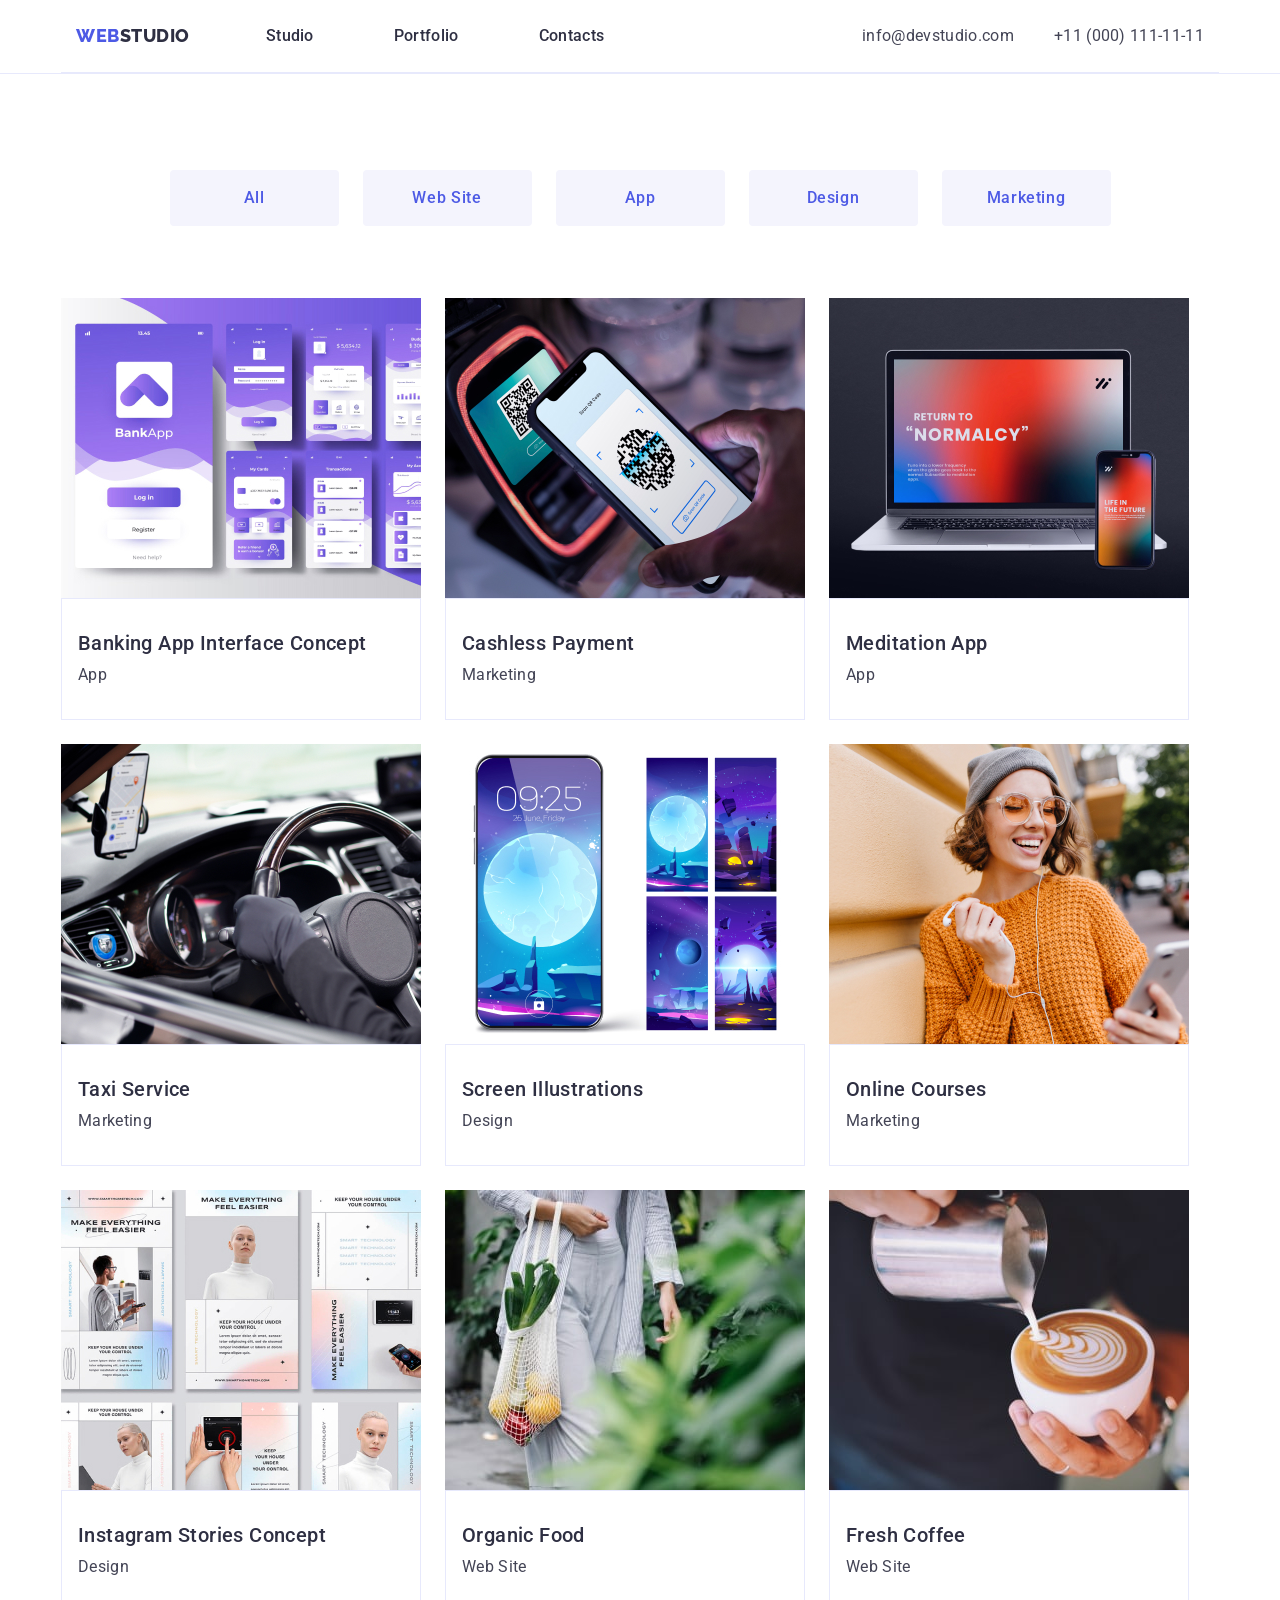
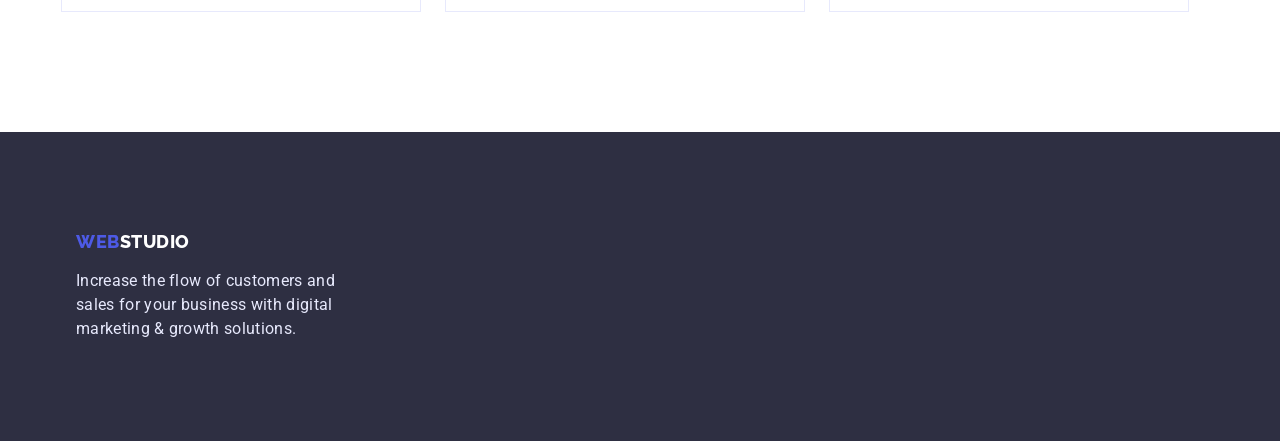
==== commit e91669f0: "fixed" ====
--- a/portfolio.html
+++ b/portfolio.html
@@ -43,7 +43,7 @@
     <main>
         <!-- hero section -->
         <section class="hero-portfolio">
-            <div class="container hero-portfolio-container">
+            <div class="container container-portfolio">
                 <h1 hidden class="visually-hiddene">filters</h1>
 
                 <ul class="hero-list list">
@@ -53,9 +53,9 @@
                     <li><button class="btn btn-portfolio" type="button">Design</button></li>
                     <li><button class="btn btn-portfolio" type="button">Marketing</button></li>
                 </ul>
-            </div>
-            <!-- section portfolio  -->
-            <div class="container">
+
+                <!-- section portfolio  -->
+
                 <h2 class="visually-hiddene" hidden>portfolio</h2>
 
                 <ul class="portfolio-list list">
--- a/css/styles.css
+++ b/css/styles.css
@@ -15,10 +15,10 @@
 	--header-tel-color: #434455;
 	--header-tel-focus: #404bbf;
 	--hero-background-color: #2e2f42;
-	--btn-color: #4d5ae5;
-	--btn-background-color: #f4f4fd;
+	--btn-color: #ffffff;
+	--btn-background-color: #4d5ae5;
 	--btn-focus-background-color: #404bbf;
-	--btn-focus-background-color-noactiv: #ffffff;
+	--btn-focus-background-color-noactiv: #ffff;
 	--about-members-background-color: #f4f4fd;
 	--members-list-item-background-color: #ffffff;
 	--footer-background-color: #2e2f42;
@@ -64,13 +64,12 @@
 /*______________header_____________ */
 
 .header {
-	padding: 24px 0px;
+	border-bottom: 1px solid #e7e9fc;
 }
 
 .header-container {
 	display: flex;
 	align-items: center;
-	padding: 24px 0;
 
 	border-bottom: 1px solid #e7e9fc;
 }
@@ -103,6 +102,7 @@
 }
 
 .header-item {
+	padding: 24px 0;
 }
 
 .header-link {
@@ -155,11 +155,8 @@
 .hero {
 	background-color: var(--hero-background-color);
 	display: block;
-}
-
-.hero {
-	align-items: center;
-	padding: 188px;
+	align-items: center;
+	padding: 188px 0;
 }
 
 .hero-title {
@@ -190,6 +187,10 @@
 	cursor: pointer;
 	display: block;
 	margin: 0 auto;
+	width: 169px;
+	height: 56px;
+	border-radius: 4px;
+	border: none;
 }
 
 .btn:hover,
@@ -199,6 +200,11 @@
 }
 
 /* our scills */
+
+.scills {
+	padding: var(--basic-padding);
+}
+
 .visually-hidden {
 	position: absolute;
 	width: 1px;
@@ -214,9 +220,7 @@
 
 .scills-list {
 	display: flex;
-	justify-content: space-between;
-	padding: var(--basic-padding);
-	align-items: center;
+	gap: 24px;
 }
 
 .scills-list-item {
@@ -302,8 +306,6 @@
 	letter-spacing: 0.02em;
 	color: var(--second-title-color);
 	margin-bottom: var(--basic-margin-title);
-	margin-left: auto;
-	margin-right: auto;
 }
 
 .members-list-item-name-text {
@@ -313,9 +315,11 @@
 
 	letter-spacing: 0.02em;
 	color: var(--text-color);
-
-	margin-left: auto;
-	margin-right: auto;
+}
+
+.style-name-text {
+	padding: 32px 0;
+	text-align: center;
 }
 
 /* footer */
@@ -338,6 +342,7 @@
 	text-transform: uppercase;
 	color: var(--footer-logo-first-color);
 	margin-bottom: 16px;
+	display: block;
 }
 
 .footer-logo-span-second {
@@ -361,16 +366,14 @@
 
 .hero-portfolio-container {
 	display: flex;
-	padding: 96px 72px;
 }
 
 .hero-list {
 	background-color: var(--hero-list-background-color);
 	display: flex;
 	gap: var(--basic-gap-img);
-	margin-left: auto;
-	margin-right: auto;
-	padding: 96px auto;
+	margin-bottom: 72px;
+	justify-content: center;
 }
 
 .btn-portfolio {
@@ -381,12 +384,21 @@
 	align-items: center;
 	padding: 12px 24px;
 	background: #f4f4fd;
-	border: 1px solid #e7e9fc;
-	box-shadow: 0px 4px 4px rgba(0, 0, 0, 0.25);
+	color: #4d5ae5;
 	border-radius: 4px;
 }
 
+.btn-portfolio:hover,
+.btn-portfolio:focus {
+	background-color: var(--btn-focus-background-color);
+	color: #f4f4fd;
+}
+
 /* section portfolio */
+
+.container-portfolio {
+	padding: 96px 0 120px;
+}
 
 .portfolio-list {
 	display: flex;
@@ -399,9 +411,6 @@
 }
 
 .portfolio-item {
-	display: flex;
-	flex-direction: column;
-	margin-bottom: 48px;
 }
 .portfolio-item:nth-last-child(-n + 3) {
 	margin-bottom: 0;
@@ -416,25 +425,21 @@
 	line-height: 1.2;
 	letter-spacing: 0.02em;
 	color: var(--second-title-color);
-	margin-top: 32px;
+}
+
+.portfolio-headline-text {
+	font-weight: 400;
+	font-size: 16px;
+	line-height: 1.5;
+	letter-spacing: 0.02em;
+	color: var(--text-color);
+	margin-top: 8px;
 
 	margin-left: auto;
 	margin-right: auto;
 }
 
-.portfolio-headline-text {
-	font-weight: 400;
-	font-size: 16px;
-	line-height: 1.5;
-	letter-spacing: 0.02em;
-	color: var(--text-color);
-	margin-top: 8px;
-
-	margin-left: auto;
-	margin-right: auto;
-}
-
 .desc {
-	margin: 32px 0;
-	padding-left: 16px;
-}
+	padding: 32px 16px;
+	border: 1px solid #e7e9fc;
+}
